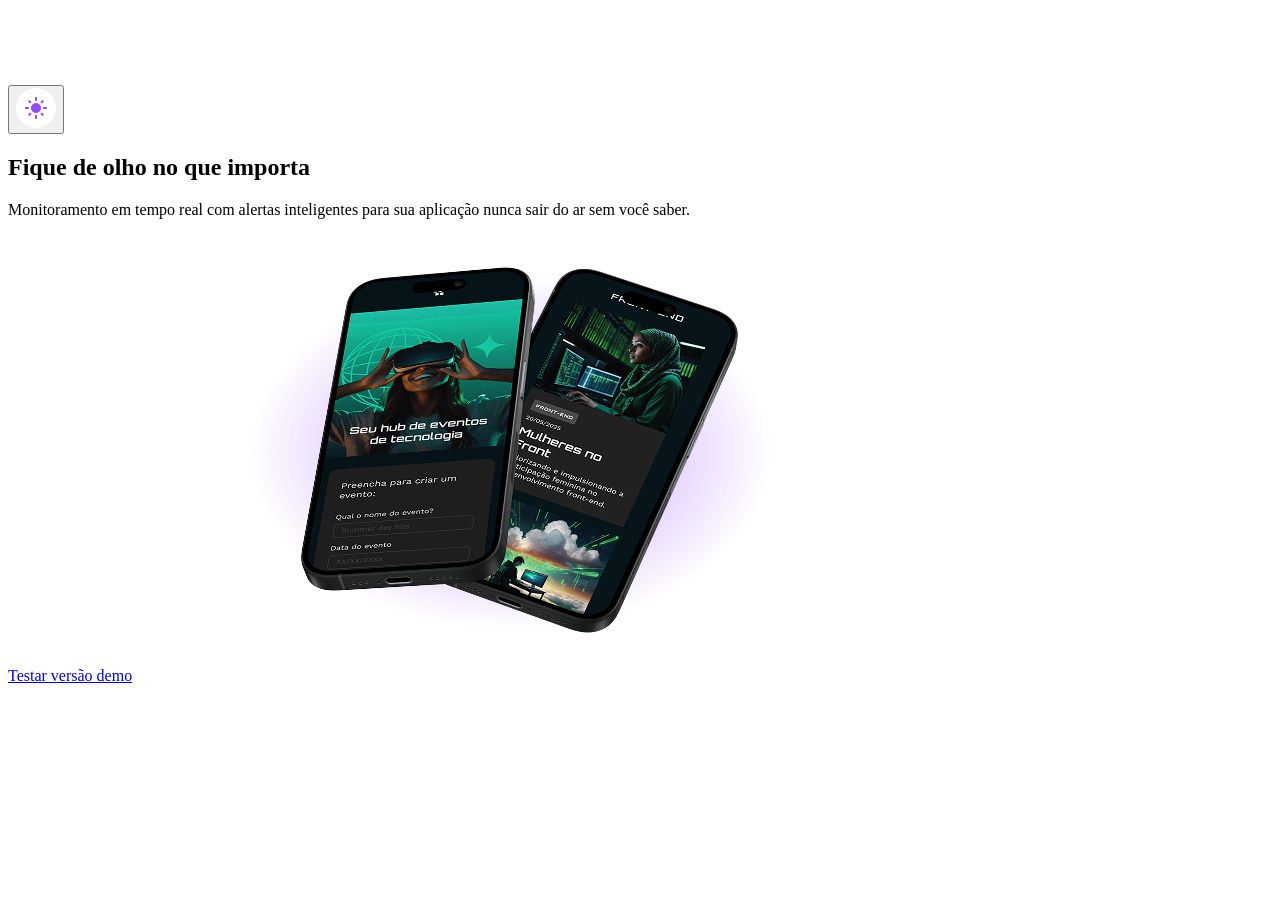
==== landing/index.html @ 1b7994dc "feat: create landing page html basic structure" ====
<!DOCTYPE html>
<html lang="en">
<head>
  <meta charset="UTF-8">
  <meta name="viewport" content="width=device-width, initial-scale=1.0">
  <link rel="shortcut icon" href="favicon-tecboard-preto-e-roxo.svg" type="image/x-icon">
  <title>Tecboard</title>
</head>
<body>
  <head>
    <h1>
      <img
        src="assets/icons/logo-tecboard-branco.svg"
        alt="Logo Tecboard na cor branca"
      >
    </h1>
    <button>
      <img
        src="assets/icons/icon-light-mode.svg"
        alt="ícone de um sol na cor roxa"
      >
    </button>
  </head>
  <main>
    <section>
      <h2>Fique de olho no que importa</h2>
      <p>Monitoramento em tempo real com alertas inteligentes para sua aplicação nunca sair do ar sem você saber.</p>
      <a href="#">Testar versão demo</a>
      <img
        src="assets/img/celulares-sobrepostos-desktop.png"
        alt="Dois celulares sobrepostos com o aplicativo Tecboard aberto e um fundo roxo"
      >
    </section>
  </main>

</body>
</html>
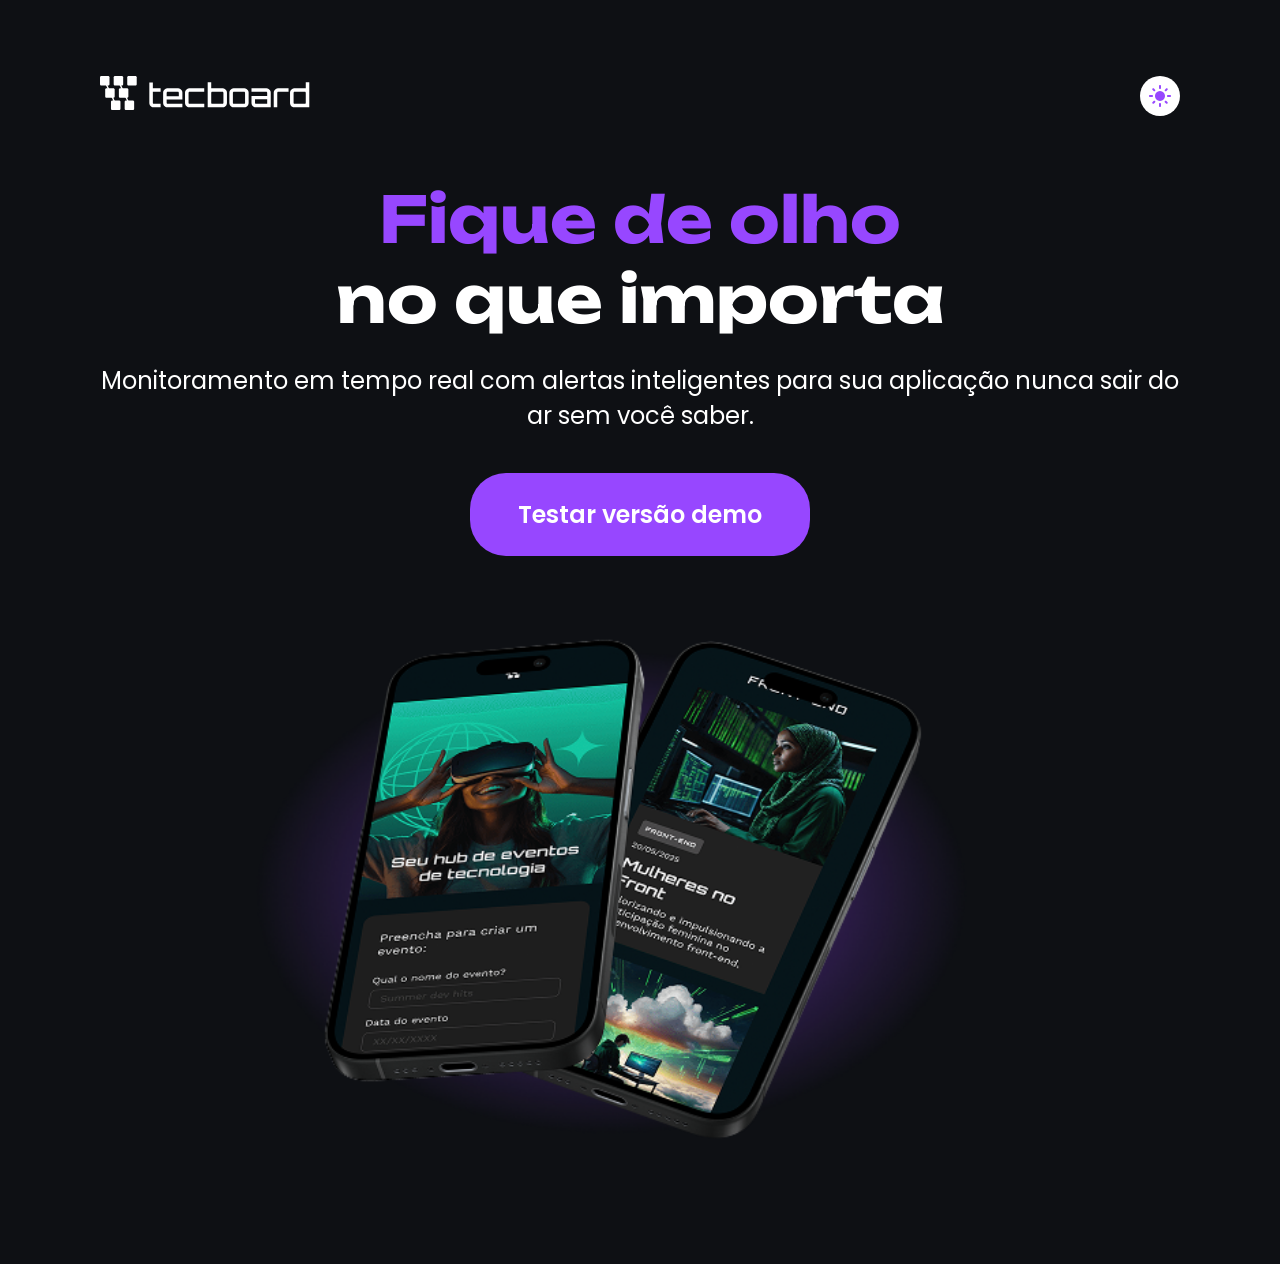
==== commit 0406f917: "feat: add css styles to the landing page" ====
--- a/landing/index.html
+++ b/landing/index.html
@@ -1,37 +1,45 @@
 <!DOCTYPE html>
 <html lang="en">
 <head>
+  <link rel="preconnect" href="https://fonts.googleapis.com">
+  <link rel="preconnect" href="https://fonts.gstatic.com" crossorigin>
   <meta charset="UTF-8">
   <meta name="viewport" content="width=device-width, initial-scale=1.0">
   <link rel="shortcut icon" href="favicon-tecboard-preto-e-roxo.svg" type="image/x-icon">
+  <link rel="stylesheet" href="style.css">
+  <link href="https://fonts.googleapis.com/css2?family=Poppins:wght@400;600&family=Unbounded:wght@700&display=swap" rel="stylesheet">
   <title>Tecboard</title>
 </head>
 <body>
-  <head>
-    <h1>
-      <img
-        src="assets/icons/logo-tecboard-branco.svg"
-        alt="Logo Tecboard na cor branca"
-      >
-    </h1>
-    <button>
-      <img
-        src="assets/icons/icon-light-mode.svg"
-        alt="ícone de um sol na cor roxa"
-      >
-    </button>
-  </head>
-  <main>
-    <section>
-      <h2>Fique de olho no que importa</h2>
-      <p>Monitoramento em tempo real com alertas inteligentes para sua aplicação nunca sair do ar sem você saber.</p>
-      <a href="#">Testar versão demo</a>
-      <img
-        src="assets/img/celulares-sobrepostos-desktop.png"
-        alt="Dois celulares sobrepostos com o aplicativo Tecboard aberto e um fundo roxo"
-      >
-    </section>
-  </main>
+  <div>
+    <header>
+      <h1 aria-label="Tecboard">
+        <img
+          src="assets/icons/logo-tecboard-branco.svg"
+          alt="Logo Tecboard na cor branca"
+        >
+      </h1>
+      <button aria-label="trocar entre light e dark mode">
+        <img
+          src="assets/icons/icon-light-mode.svg"
+          alt="ícone de um sol na cor roxa"
+        >
+      </button>
+    </header>
+    <main>
+      <section>
+        <div>
+          <h2><span>Fique de olho</span><br> no que importa</h2>
+          <p>Monitoramento em tempo real com alertas inteligentes para sua aplicação nunca sair do ar sem você saber.</p>
+        </div>
+        <a href="#">Testar versão demo</a>
+        <img
+          src="assets/img/celulares-sobrepostos-desktop.png"
+          alt="Dois celulares sobrepostos com o aplicativo Tecboard aberto e um fundo roxo"
+        >
+      </section>
+    </main>
+  </div>
 
 </body>
 </html>
--- a/landing/style.css
+++ b/landing/style.css
@@ -0,0 +1,112 @@
+
+
+* {
+  padding: 0;
+  margin: 0;
+  border: 0;
+
+  background: none;
+  box-sizing: border-box;
+}
+
+body {
+  background-color: #0E1014;
+}
+
+h2, p, a {
+  color: #FFFFFF;
+  text-align: center;
+}
+
+h2 {
+  font-size: 4rem;
+  font-family: Unbounded, sans-serif;
+}
+
+h2 > span {
+  color: #9747FF
+}
+
+p, a {
+  font-family: Poppins, sans-serif;
+  font-size: 1.5rem;
+}
+
+p {
+  font-weight: 400;
+}
+
+a {
+  font-weight: 600;
+  text-decoration: none;
+
+  background-color: #9747FF;
+
+  padding: 1.5rem 3rem;
+  display: inline-block;
+  border-radius: 2.25rem;
+  margin: auto;
+}
+
+a:hover {
+  background-color: #8233E8;
+}
+
+header {
+  display: flex;
+  justify-content: space-between;
+}
+
+section {
+  display: flex;
+  flex-direction: column;
+
+  gap: 2.5rem;
+}
+
+section > div {
+  display: flex;
+  flex-direction: column;
+  gap: 1.5rem;
+}
+
+body > div {
+  max-width: 75rem;
+  margin: 0 auto;
+  padding: 3.75rem;
+}
+
+header {
+  margin-top: 1rem;
+  margin-bottom: 3.75rem
+}
+
+@media(max-width: 768px) {
+  header {
+    margin-top: 0.25rem;
+    margin-bottom: 4.5rem;
+  }
+}
+
+@media(max-width: 375px) {
+  header {
+    margin-top: 1rem;
+    margin-bottom: 3.75rem;
+  }
+
+  h2 {
+    font-size: 2.5rem;
+  }
+
+  p, a {
+    font-size: 1.25rem;
+  }
+
+  a {
+    padding: 1.5rem;
+  }
+
+  body > div {
+    padding: 1rem;
+  }
+}
